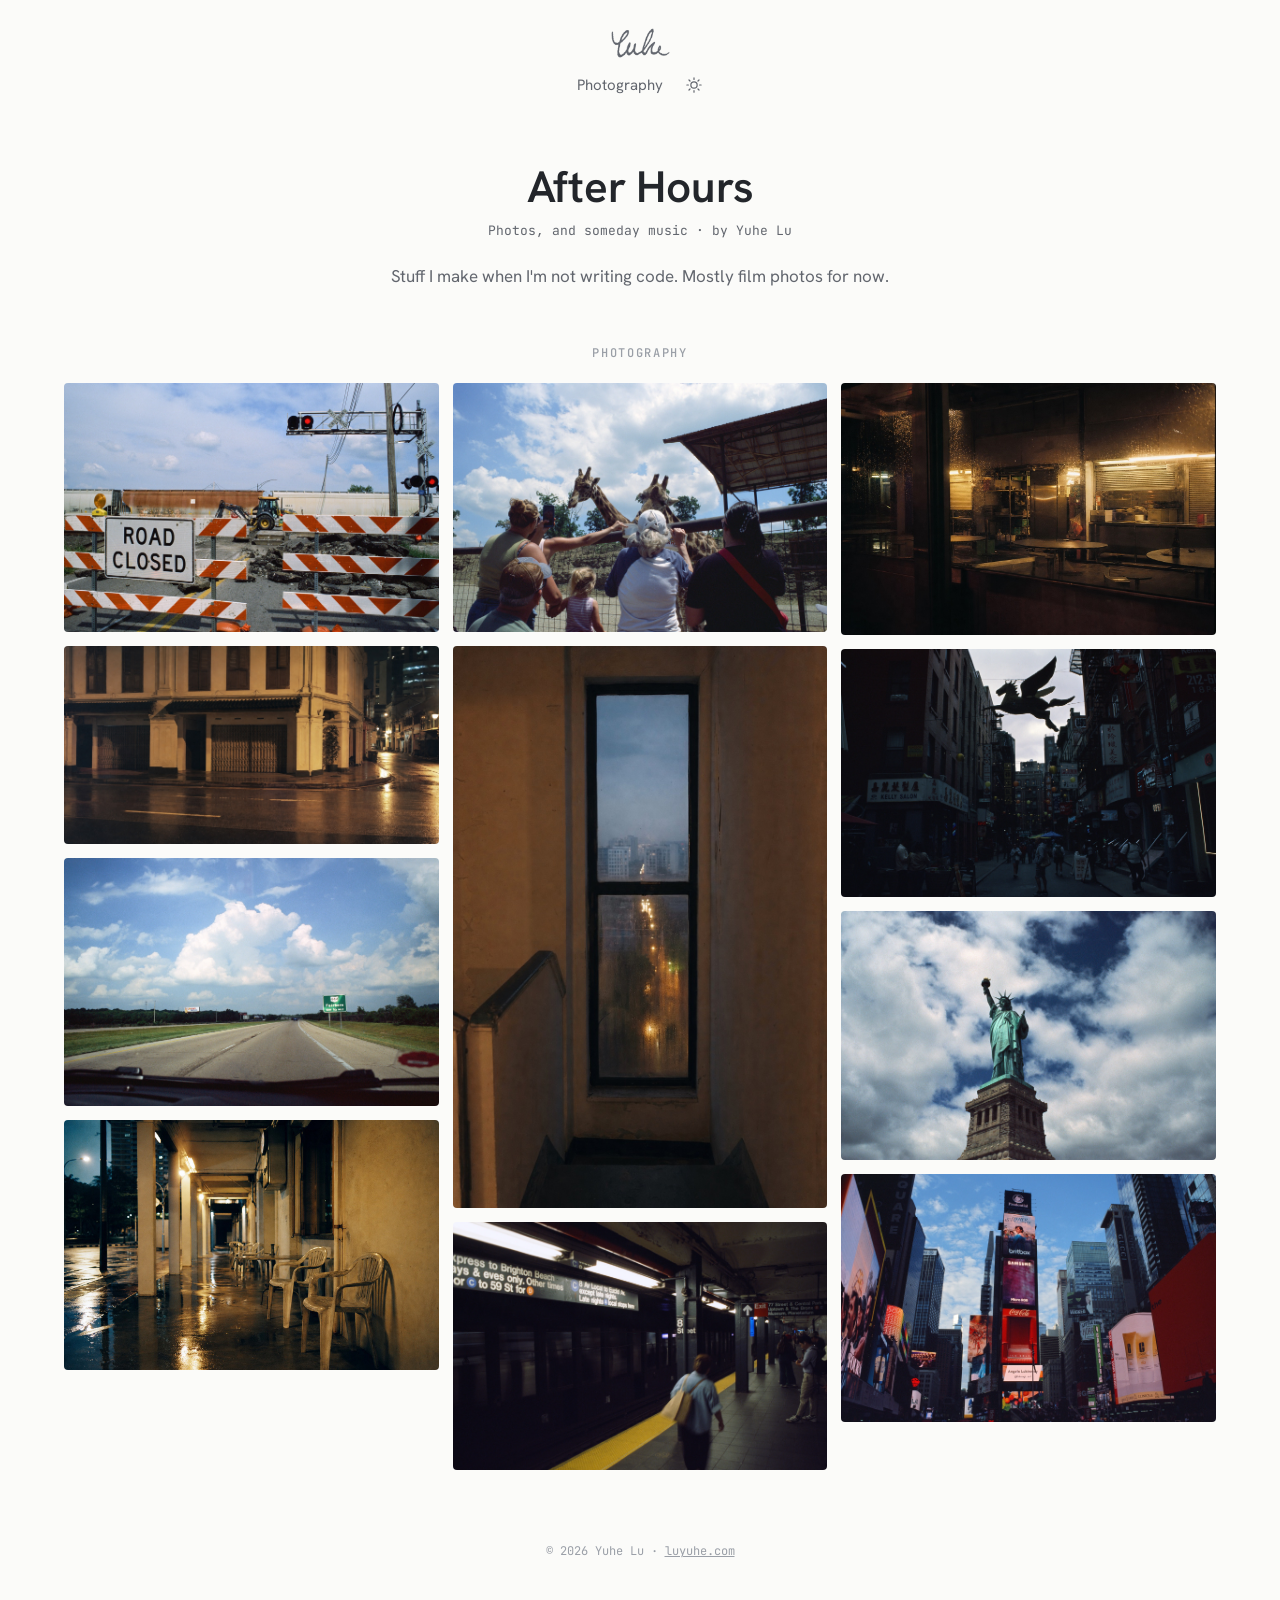
==== index.html @ 902dac2e "Initial After Hours site: centred waterfall photo layout Co-Authored-By: Claude Opus 5.5 (1M context" ====
<!doctype html>
<html lang="en">
<head>
  <meta charset="utf-8">
  <meta name="viewport" content="width=device-width, initial-scale=1">
  <title>After Hours</title>
  <link rel="icon" type="image/svg+xml" href="favicon.svg">
  <link rel="icon" type="image/png" href="favicon.png">
  <link rel="preconnect" href="https://fonts.googleapis.com">
  <link rel="preconnect" href="https://fonts.gstatic.com" crossorigin>
  <link rel="stylesheet" href="https://fonts.googleapis.com/css2?family=Hanken+Grotesk:wght@400;500;600&family=JetBrains+Mono:wght@400;500;700&display=swap">
  <link rel="stylesheet" href="assets/css/site.css">
  <script src="assets/js/theme.js"></script>
</head>
<body>
  <div class="page">
    <header class="site-header">
      <a class="home-link" href="https://luyuhe.com/" aria-label="Yuhe Lu, main site"><img class="logo-sign logo-light" src="assets/images/logo-web.png" alt="" width="59" height="30"><img class="logo-sign logo-dark" src="assets/images/logo-web-dark.png" alt="" width="59" height="30"></a>
      <nav class="site-nav" aria-label="Primary">
        <a href="index.html#photography">Photography</a>
        <!-- <a href="index.html#music">Music</a> -->
        <button class="theme-toggle" type="button" aria-label="Switch between light and dark theme">
          <svg viewBox="0 0 24 24" fill="none" stroke="currentColor" stroke-width="1.6" stroke-linecap="round" aria-hidden="true"><circle cx="12" cy="12" r="4.2"/><path d="M12 2.5v2M12 19.5v2M2.5 12h2M19.5 12h2M5.3 5.3l1.4 1.4M17.3 17.3l1.4 1.4M5.3 18.7l1.4-1.4M17.3 6.7l1.4-1.4"/></svg>
        </button>
      </nav>
    </header>

    <main>
      <h1>After Hours</h1>
      <p class="meta">Photos, and someday music · by Yuhe Lu</p>
      <p class="intro">Stuff I make when I'm not writing code. Mostly film photos for now.</p>

      <section class="section" id="photography">
        <p class="label">Photography</p>
        <div class="wall">
          <a class="tile" href="photos/new-york-2026/index.html"><img src="assets/photos/new-york-2026/000039570017.webp" alt="" loading="lazy"><span>New York &amp; Columbus</span></a>
          <a class="tile" href="photos/singapore/index.html"><img src="assets/photos/singapore/wide.jpg" alt="" loading="lazy"><span>Singapore</span></a>
          <a class="tile" href="photos/new-york-2026/index.html"><img src="assets/photos/new-york-2026/000039570020.webp" alt="" loading="lazy"><span>New York &amp; Columbus</span></a>
          <a class="tile" href="photos/singapore/index.html"><img src="assets/photos/singapore/chairs.jpg" alt="" loading="lazy"><span>Singapore</span></a>
          <a class="tile" href="photos/new-york-2026/index.html"><img src="assets/photos/new-york-2026/000039570034.webp" alt="" loading="lazy"><span>New York &amp; Columbus</span></a>
          <a class="tile" href="photos/singapore/index.html"><img src="assets/photos/singapore/portrait.jpg" alt="" loading="lazy"><span>Singapore</span></a>
          <a class="tile" href="photos/new-york-2026/index.html"><img src="assets/photos/new-york-2026/000039580002.webp" alt="" loading="lazy"><span>New York &amp; Columbus</span></a>
          <a class="tile" href="photos/singapore/index.html"><img src="assets/photos/singapore/stall.jpg" alt="" loading="lazy"><span>Singapore</span></a>
          <a class="tile" href="photos/new-york-2026/index.html"><img src="assets/photos/new-york-2026/000039580022.webp" alt="" loading="lazy"><span>New York &amp; Columbus</span></a>
          <a class="tile" href="photos/new-york-2026/index.html"><img src="assets/photos/new-york-2026/000039580027.webp" alt="" loading="lazy"><span>New York &amp; Columbus</span></a>
          <a class="tile" href="photos/new-york-2026/index.html"><img src="assets/photos/new-york-2026/000039580035.webp" alt="" loading="lazy"><span>New York &amp; Columbus</span></a>
        </div>
      </section>

      <!-- Music: hidden until there's something to put here.
      <section class="section" id="music">
        <p class="label">Music</p>
      </section>
      -->
    </main>

    <footer>© 2026 Yuhe Lu · <a href="https://luyuhe.com/">luyuhe.com</a></footer>
  </div>
</body>
</html>
---- assets/css/site.css ----
/* Two faces only: Hanken Grotesk for everything you read, JetBrains Mono for small labels. */
:root {
  --bg: #fbfbf9;
  --fg: #23262b;
  --muted: #62666e;
  --faint: #9a9fa7;
  --line: #e6e7e3;
  --accent: #0abab5;
  --font-body: "Hanken Grotesk", ui-sans-serif, -apple-system, "PingFang SC", "Segoe UI", sans-serif;
  --font-mono: "JetBrains Mono", ui-monospace, SFMono-Regular, Menlo, monospace;
  color-scheme: light;
}
@media (prefers-color-scheme: dark) {
  :root:not([data-theme="light"]) {
    --bg: #121315; --fg: #e4e4e2; --muted: #a2a6ad; --faint: #63676e; --line: #26282c;
    --accent: #3fd0cb; color-scheme: dark;
  }
}
:root[data-theme="dark"] {
  --bg: #121315; --fg: #e4e4e2; --muted: #a2a6ad; --faint: #63676e; --line: #26282c;
  --accent: #3fd0cb; color-scheme: dark;
}

* { box-sizing: border-box; }
html { -webkit-text-size-adjust: 100%; }
body {
  margin: 0;
  background: var(--bg);
  color: var(--fg);
  font: 400 17px/1.75 var(--font-body);
  -webkit-font-smoothing: antialiased;
  padding-inline: 20px;
}


.page { max-width: 72rem; margin: 0 auto; padding-block: 28px 64px; text-align: center; }

/* Header: centred, signature on top */
.site-header { display: flex; flex-direction: column; align-items: center; gap: 14px; }
.home-link { display: inline-flex; }
.logo-sign { display: block; width: 59px; height: 30px; }
.logo-dark { display: none; }
@media (prefers-color-scheme: dark) { :root:not([data-theme="light"]) .logo-light { display: none; } :root:not([data-theme="light"]) .logo-dark { display: block; } }
:root[data-theme="dark"] .logo-light { display: none; }
:root[data-theme="dark"] .logo-dark { display: block; }
.site-nav { display: flex; align-items: center; justify-content: center; gap: 22px; font-size: 15px; }
.site-nav a, .theme-toggle { color: var(--muted); text-decoration: none; transition: color .15s; }
.site-nav a:hover, .site-nav a[aria-current="page"], .theme-toggle:hover { color: var(--fg); }
.theme-toggle { background: none; border: 0; padding: 4px; margin: -4px; cursor: pointer; display: grid; place-items: center; }
.theme-toggle svg { width: 18px; height: 18px; }
a:focus-visible, button:focus-visible { outline: 2px solid var(--accent); outline-offset: 3px; border-radius: 4px; }

/* Type */
h1 { font: 600 44px/1.15 var(--font-body); letter-spacing: -0.005em; margin: 64px 0 8px; text-wrap: balance; }
.meta { font: 400 13px/1.6 var(--font-mono); color: var(--muted); margin: 0; }
p { margin: 0 0 1.1em; }
.intro { max-width: 32rem; margin: 20px auto 0; color: var(--muted); }
.label { font: 500 12px/1 var(--font-mono); text-transform: uppercase; letter-spacing: .14em; color: var(--faint); }

/* Waterfall: CSS columns keep each photo's own shape */
.section { margin-top: 56px; }
.section > .label { margin-bottom: 24px; }
.wall { columns: 3 18rem; column-gap: 14px; text-align: left; }
.tile { display: block; break-inside: avoid; margin-bottom: 14px; position: relative; color: #fff; text-decoration: none; border-radius: 4px; overflow: hidden; background: var(--line); }
.tile img { display: block; width: 100%; height: auto; transition: opacity .2s; }
.tile span { position: absolute; left: 12px; bottom: 10px; font: 400 12px/1.4 var(--font-mono); opacity: 0; transition: opacity .2s; text-shadow: 0 1px 6px rgba(0,0,0,.6); }
a.tile:hover img { opacity: .85; }
a.tile:hover span, a.tile:focus-visible span { opacity: 1; }

.back { font: 400 13px/1 var(--font-mono); color: var(--muted); text-decoration: none; }
.back:hover { color: var(--fg); }
footer { margin-top: 72px; font: 400 12px/1.6 var(--font-mono); color: var(--faint); }
footer a { color: inherit; }

@media (max-width: 560px) {
  body { font-size: 16px; padding-inline: 12px; }
  h1 { font-size: 36px; margin-top: 48px; }
  .wall { columns: 2; column-gap: 8px; }
  .tile { margin-bottom: 8px; }
}
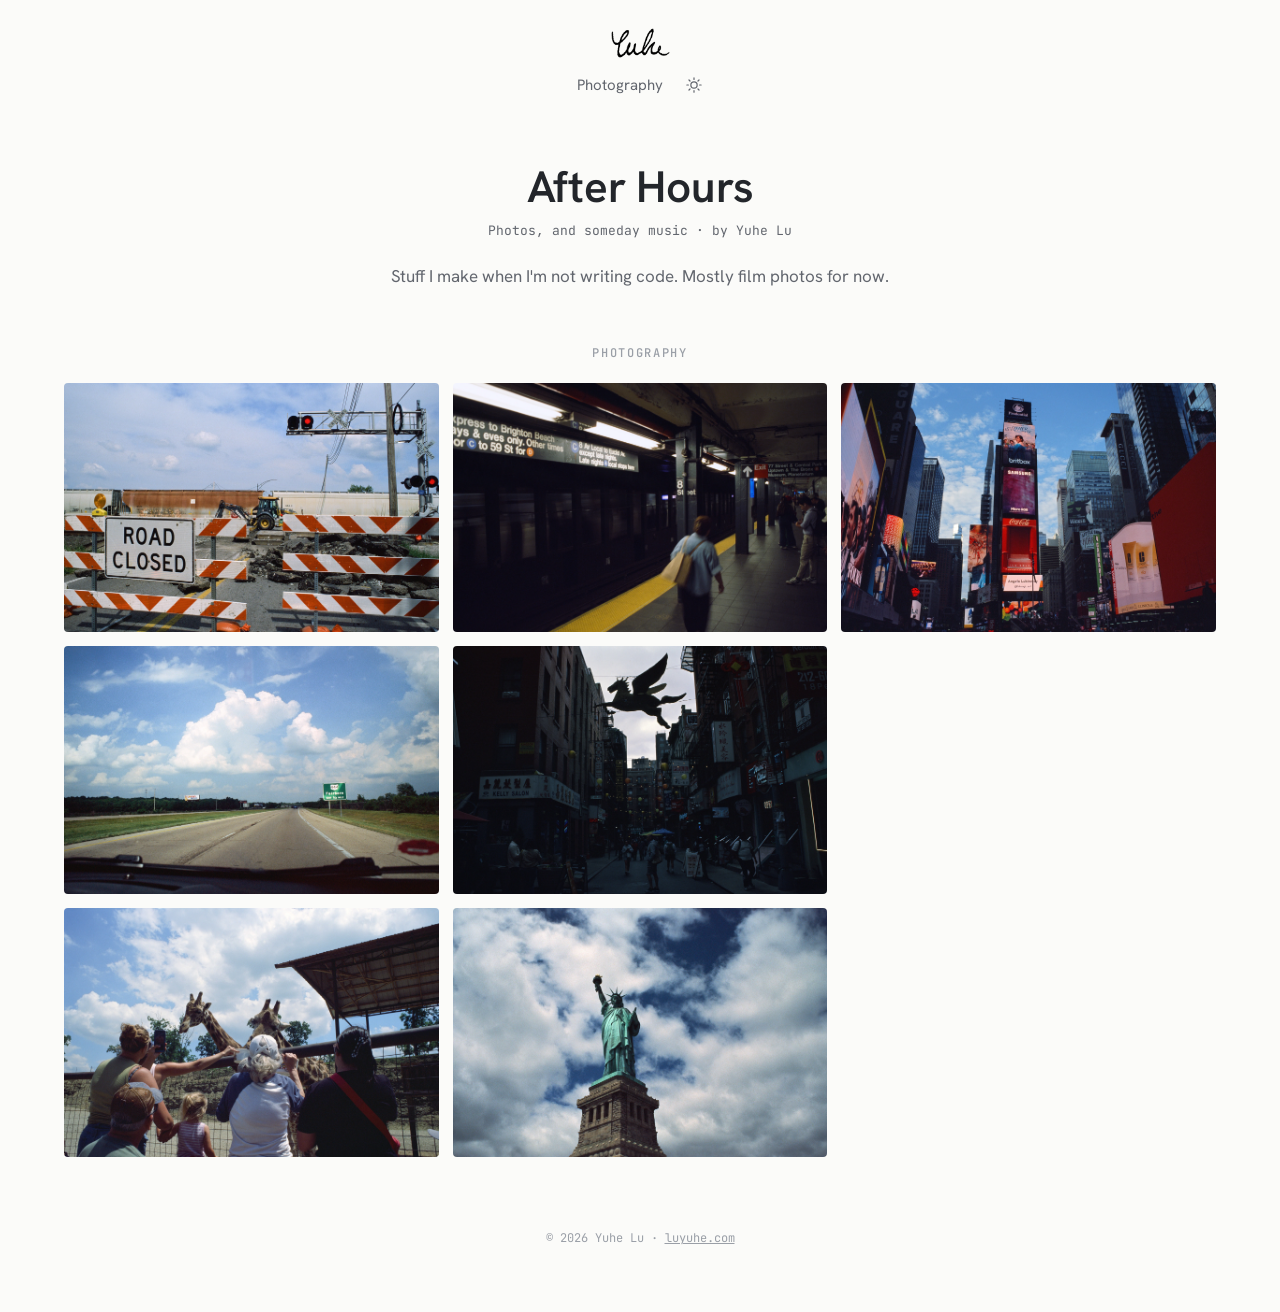
==== commit f1e6a298: "Keep only the New York & Columbus roll; drop Singapore placeholder Co-Authored-By: Claude Opus 5.5 (" ====
--- a/index.html
+++ b/index.html
@@ -34,13 +34,9 @@
         <p class="label">Photography</p>
         <div class="wall">
           <a class="tile" href="photos/new-york-2026/index.html"><img src="assets/photos/new-york-2026/000039570017.webp" alt="" loading="lazy"><span>New York &amp; Columbus</span></a>
-          <a class="tile" href="photos/singapore/index.html"><img src="assets/photos/singapore/wide.jpg" alt="" loading="lazy"><span>Singapore</span></a>
           <a class="tile" href="photos/new-york-2026/index.html"><img src="assets/photos/new-york-2026/000039570020.webp" alt="" loading="lazy"><span>New York &amp; Columbus</span></a>
-          <a class="tile" href="photos/singapore/index.html"><img src="assets/photos/singapore/chairs.jpg" alt="" loading="lazy"><span>Singapore</span></a>
           <a class="tile" href="photos/new-york-2026/index.html"><img src="assets/photos/new-york-2026/000039570034.webp" alt="" loading="lazy"><span>New York &amp; Columbus</span></a>
-          <a class="tile" href="photos/singapore/index.html"><img src="assets/photos/singapore/portrait.jpg" alt="" loading="lazy"><span>Singapore</span></a>
           <a class="tile" href="photos/new-york-2026/index.html"><img src="assets/photos/new-york-2026/000039580002.webp" alt="" loading="lazy"><span>New York &amp; Columbus</span></a>
-          <a class="tile" href="photos/singapore/index.html"><img src="assets/photos/singapore/stall.jpg" alt="" loading="lazy"><span>Singapore</span></a>
           <a class="tile" href="photos/new-york-2026/index.html"><img src="assets/photos/new-york-2026/000039580022.webp" alt="" loading="lazy"><span>New York &amp; Columbus</span></a>
           <a class="tile" href="photos/new-york-2026/index.html"><img src="assets/photos/new-york-2026/000039580027.webp" alt="" loading="lazy"><span>New York &amp; Columbus</span></a>
           <a class="tile" href="photos/new-york-2026/index.html"><img src="assets/photos/new-york-2026/000039580035.webp" alt="" loading="lazy"><span>New York &amp; Columbus</span></a>
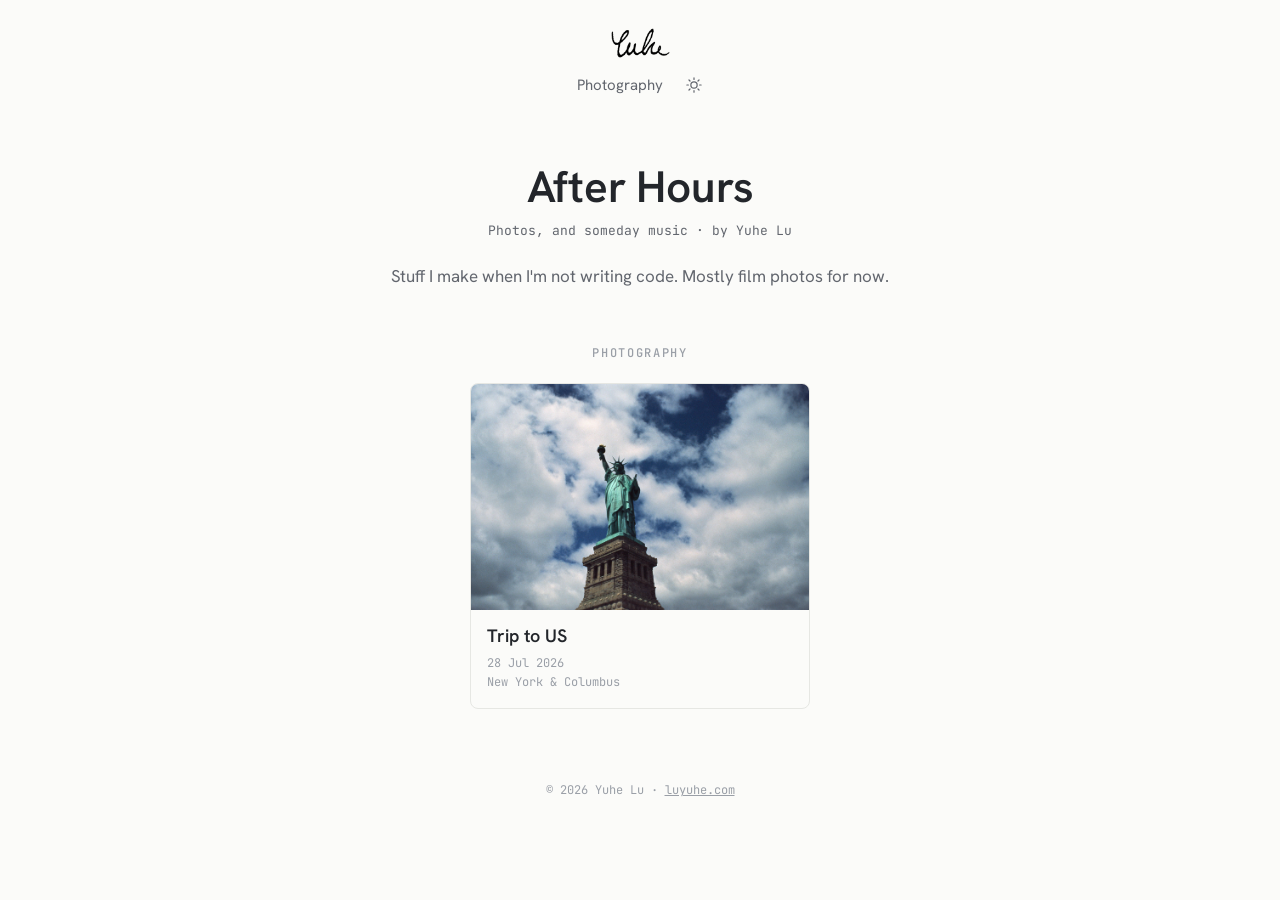
==== commit 0392cdfa: "Home: one cover card per roll (photo, title, date, place) Co-Authored-By: Claude Opus 5.5 (1M contex" ====
--- a/index.html
+++ b/index.html
@@ -32,14 +32,15 @@
 
       <section class="section" id="photography">
         <p class="label">Photography</p>
-        <div class="wall">
-          <a class="tile" href="photos/new-york-2026/index.html"><img src="assets/photos/new-york-2026/000039570017.webp" alt="" loading="lazy"><span>New York &amp; Columbus</span></a>
-          <a class="tile" href="photos/new-york-2026/index.html"><img src="assets/photos/new-york-2026/000039570020.webp" alt="" loading="lazy"><span>New York &amp; Columbus</span></a>
-          <a class="tile" href="photos/new-york-2026/index.html"><img src="assets/photos/new-york-2026/000039570034.webp" alt="" loading="lazy"><span>New York &amp; Columbus</span></a>
-          <a class="tile" href="photos/new-york-2026/index.html"><img src="assets/photos/new-york-2026/000039580002.webp" alt="" loading="lazy"><span>New York &amp; Columbus</span></a>
-          <a class="tile" href="photos/new-york-2026/index.html"><img src="assets/photos/new-york-2026/000039580022.webp" alt="" loading="lazy"><span>New York &amp; Columbus</span></a>
-          <a class="tile" href="photos/new-york-2026/index.html"><img src="assets/photos/new-york-2026/000039580027.webp" alt="" loading="lazy"><span>New York &amp; Columbus</span></a>
-          <a class="tile" href="photos/new-york-2026/index.html"><img src="assets/photos/new-york-2026/000039580035.webp" alt="" loading="lazy"><span>New York &amp; Columbus</span></a>
+        <div class="cards">
+          <a class="card" href="photos/new-york-2026/index.html">
+            <img src="assets/photos/new-york-2026/000039580027.webp" alt="Statue of Liberty against a cloudy sky" loading="lazy">
+            <div class="card-body">
+              <h2>Trip to US</h2>
+              <p class="meta">28 Jul 2026</p>
+              <p class="meta">New York &amp; Columbus</p>
+            </div>
+          </a>
         </div>
       </section>
 
--- a/assets/css/site.css
+++ b/assets/css/site.css
@@ -78,3 +78,13 @@
   .wall { columns: 2; column-gap: 8px; }
   .tile { margin-bottom: 8px; }
 }
+
+/* Home: one card per roll, cover on top, details below */
+.cards { display: flex; flex-wrap: wrap; justify-content: center; align-items: flex-start; gap: 24px; }
+.card { width: min(100%, 340px); display: block; text-align: left; color: inherit; text-decoration: none; border: 1px solid var(--line); border-radius: 8px; overflow: hidden; background: var(--bg); transition: border-color .15s; }
+.card img { display: block; width: 100%; aspect-ratio: 3 / 2; object-fit: cover; background: var(--line); }
+.card-body { padding: 14px 16px 16px; }
+.card h2 { font: 600 18px/1.35 var(--font-body); margin: 0 0 6px; }
+.card .meta { font-size: 12px; color: var(--faint); }
+.card:hover { border-color: var(--faint); }
+.card:hover h2 { text-decoration: underline; text-decoration-color: var(--accent); text-underline-offset: 4px; }
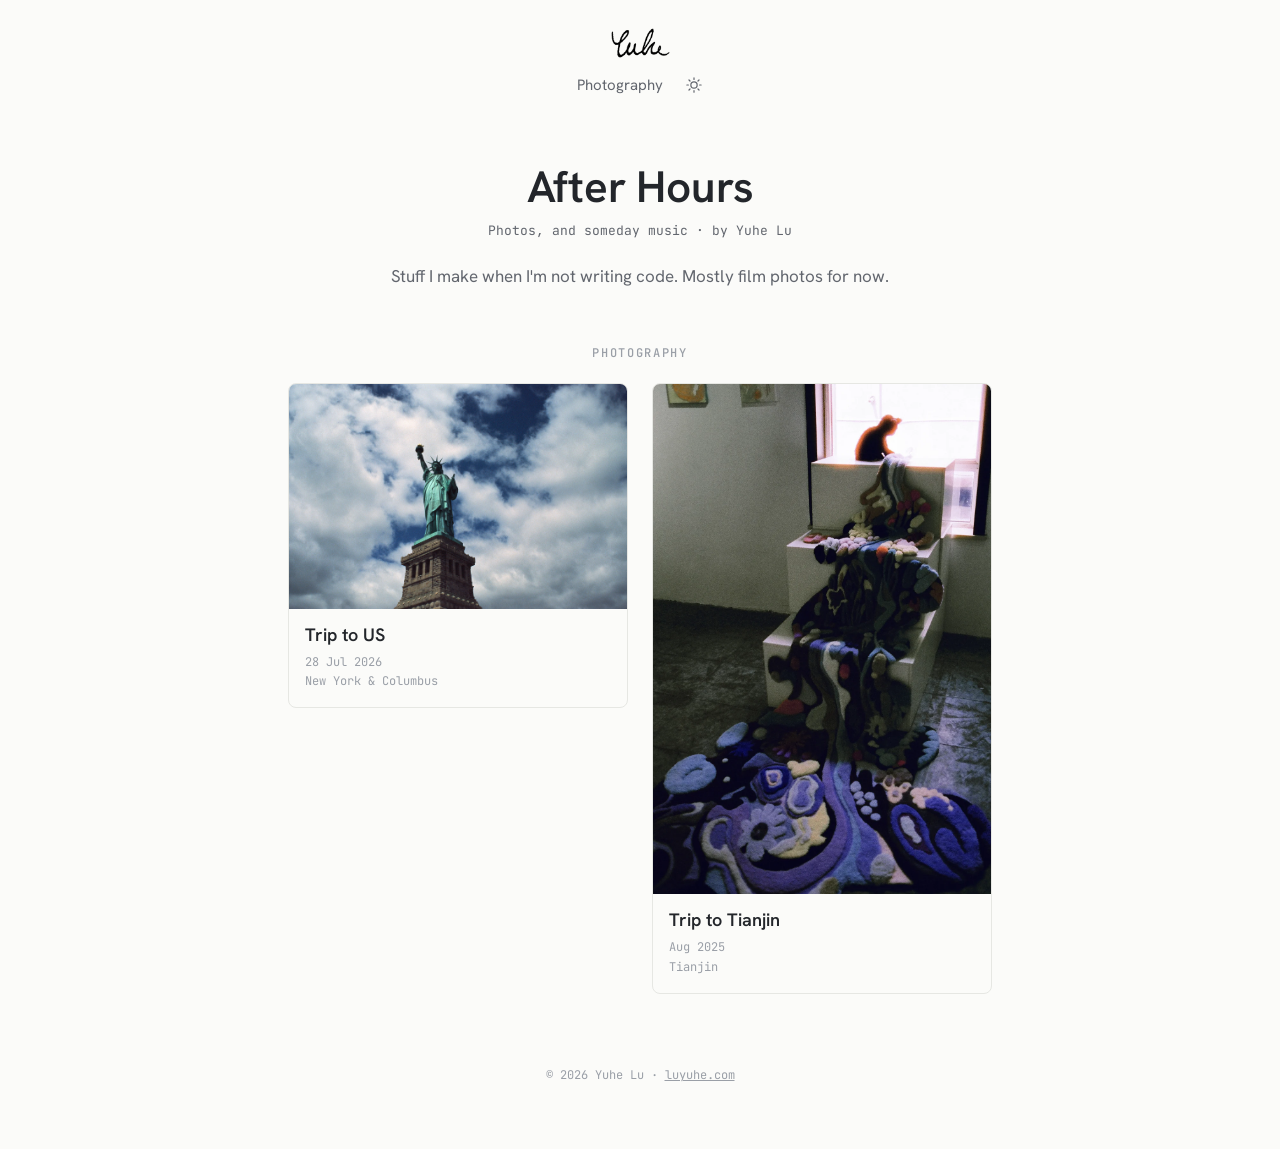
==== commit 4120b250: "Add Trip to Tianjin roll; covers keep their own shape Co-Authored-By: Claude Opus 5.5 (1M context) <" ====
--- a/index.html
+++ b/index.html
@@ -9,7 +9,7 @@
   <link rel="preconnect" href="https://fonts.googleapis.com">
   <link rel="preconnect" href="https://fonts.gstatic.com" crossorigin>
   <link rel="stylesheet" href="https://fonts.googleapis.com/css2?family=Hanken+Grotesk:wght@400;500;600&family=JetBrains+Mono:wght@400;500;700&display=swap">
-  <link rel="stylesheet" href="assets/css/site.css">
+  <link rel="stylesheet" href="assets/css/site.css?v=3">
   <script src="assets/js/theme.js"></script>
 </head>
 <body>
@@ -41,6 +41,14 @@
               <p class="meta">New York &amp; Columbus</p>
             </div>
           </a>
+          <a class="card" href="photos/tianjin-china-2025/index.html">
+            <img src="assets/photos/tianjin-china-2025/c7e3cc2a3p93f920c0f043ceb4a21bdd.webp" alt="A colourful tufted rug spilling down white gallery steps beneath a window" loading="lazy">
+            <div class="card-body">
+              <h2>Trip to Tianjin</h2>
+              <p class="meta">Aug 2025</p>
+              <p class="meta">Tianjin</p>
+            </div>
+          </a>
         </div>
       </section>
 
--- a/assets/css/site.css
+++ b/assets/css/site.css
@@ -82,7 +82,7 @@
 /* Home: one card per roll, cover on top, details below */
 .cards { display: flex; flex-wrap: wrap; justify-content: center; align-items: flex-start; gap: 24px; }
 .card { width: min(100%, 340px); display: block; text-align: left; color: inherit; text-decoration: none; border: 1px solid var(--line); border-radius: 8px; overflow: hidden; background: var(--bg); transition: border-color .15s; }
-.card img { display: block; width: 100%; aspect-ratio: 3 / 2; object-fit: cover; background: var(--line); }
+.card img { display: block; width: 100%; background: var(--line); }
 .card-body { padding: 14px 16px 16px; }
 .card h2 { font: 600 18px/1.35 var(--font-body); margin: 0 0 6px; }
 .card .meta { font-size: 12px; color: var(--faint); }
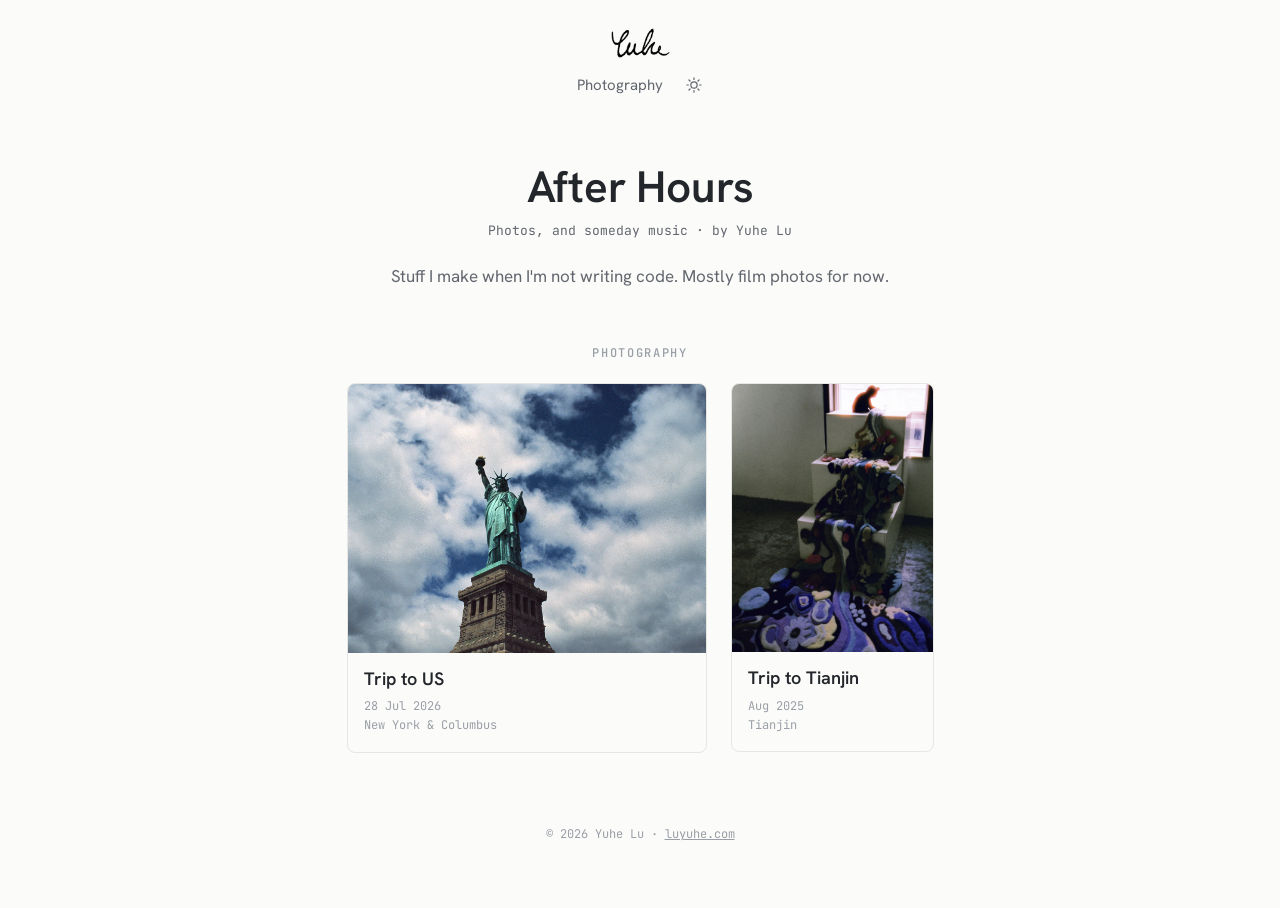
==== commit 6f23a107: "Home covers: 4:3 landscape, 3:4 portrait Co-Authored-By: Claude Opus 5.5 (1M context) <noreply@anthr" ====
--- a/index.html
+++ b/index.html
@@ -9,7 +9,7 @@
   <link rel="preconnect" href="https://fonts.googleapis.com">
   <link rel="preconnect" href="https://fonts.gstatic.com" crossorigin>
   <link rel="stylesheet" href="https://fonts.googleapis.com/css2?family=Hanken+Grotesk:wght@400;500;600&family=JetBrains+Mono:wght@400;500;700&display=swap">
-  <link rel="stylesheet" href="assets/css/site.css?v=3">
+  <link rel="stylesheet" href="assets/css/site.css?v=4">
   <script src="assets/js/theme.js"></script>
 </head>
 <body>
@@ -41,7 +41,7 @@
               <p class="meta">New York &amp; Columbus</p>
             </div>
           </a>
-          <a class="card" href="photos/tianjin-china-2025/index.html">
+          <a class="card portrait" href="photos/tianjin-china-2025/index.html">
             <img src="assets/photos/tianjin-china-2025/c7e3cc2a3p93f920c0f043ceb4a21bdd.webp" alt="A colourful tufted rug spilling down white gallery steps beneath a window" loading="lazy">
             <div class="card-body">
               <h2>Trip to Tianjin</h2>
--- a/assets/css/site.css
+++ b/assets/css/site.css
@@ -81,8 +81,11 @@
 
 /* Home: one card per roll, cover on top, details below */
 .cards { display: flex; flex-wrap: wrap; justify-content: center; align-items: flex-start; gap: 24px; }
-.card { width: min(100%, 340px); display: block; text-align: left; color: inherit; text-decoration: none; border: 1px solid var(--line); border-radius: 8px; overflow: hidden; background: var(--bg); transition: border-color .15s; }
-.card img { display: block; width: 100%; background: var(--line); }
+.card { width: min(100%, 360px); display: block; text-align: left; color: inherit; text-decoration: none; border: 1px solid var(--line); border-radius: 8px; overflow: hidden; background: var(--bg); transition: border-color .15s; }
+.card img { display: block; width: 100%; aspect-ratio: 4 / 3; object-fit: cover; background: var(--line); }
+/* Portrait covers: 3:4, card narrowed so the image is as tall as a 4:3 one */
+.card.portrait { width: min(100%, 203px); }
+.card.portrait img { aspect-ratio: 3 / 4; }
 .card-body { padding: 14px 16px 16px; }
 .card h2 { font: 600 18px/1.35 var(--font-body); margin: 0 0 6px; }
 .card .meta { font-size: 12px; color: var(--faint); }
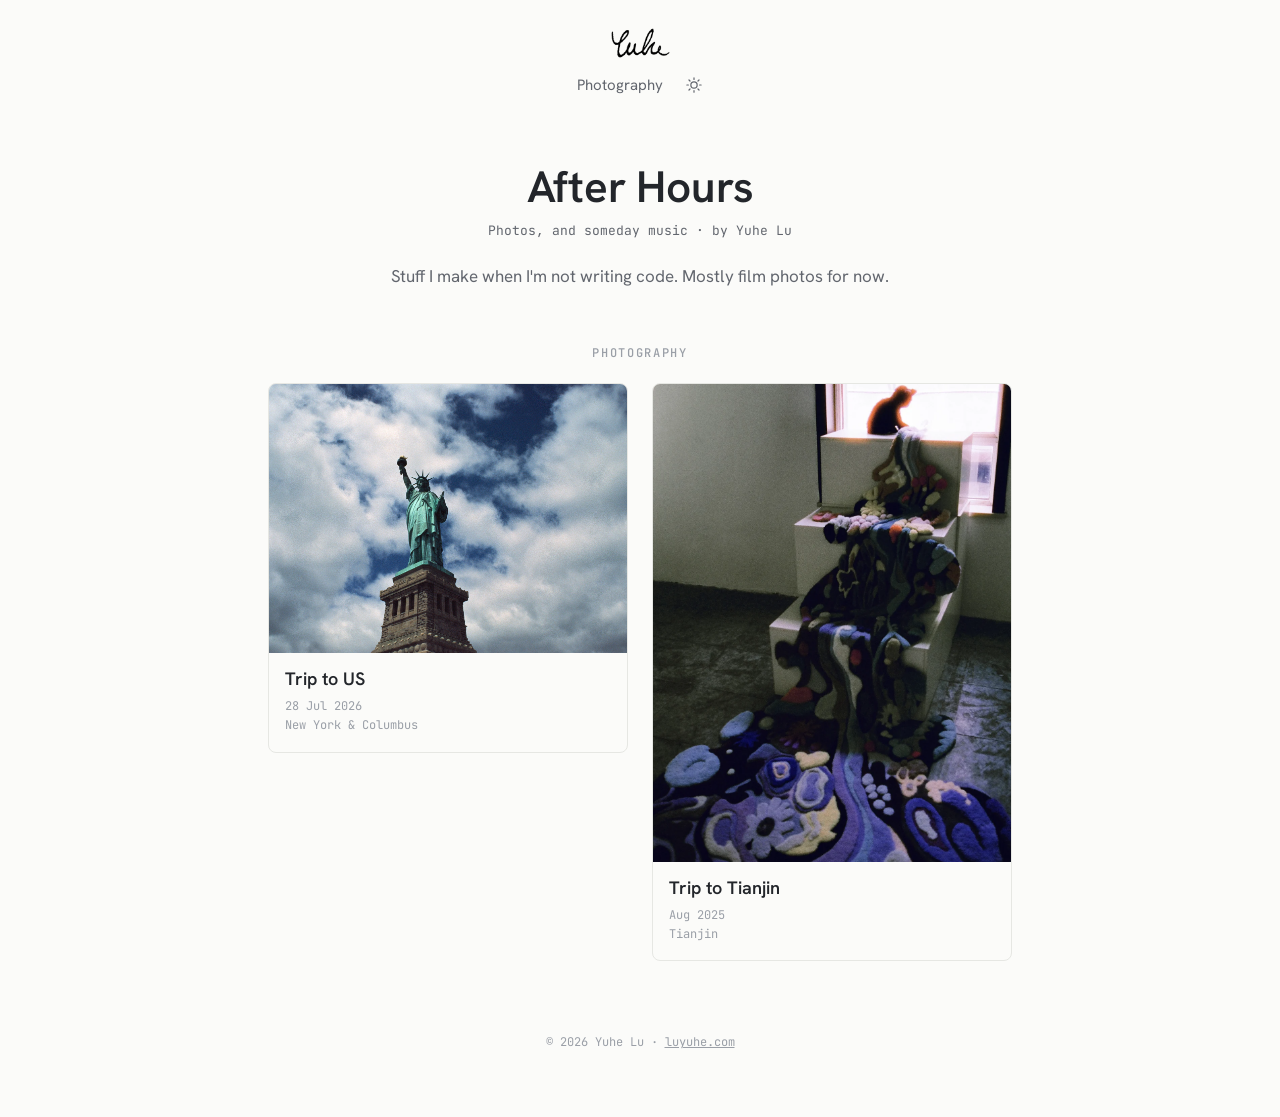
==== commit 734e92cd: "Home covers: same card width for portrait and landscape Co-Authored-By: Claude Opus 5.5 (1M context)" ====
--- a/index.html
+++ b/index.html
@@ -9,7 +9,7 @@
   <link rel="preconnect" href="https://fonts.googleapis.com">
   <link rel="preconnect" href="https://fonts.gstatic.com" crossorigin>
   <link rel="stylesheet" href="https://fonts.googleapis.com/css2?family=Hanken+Grotesk:wght@400;500;600&family=JetBrains+Mono:wght@400;500;700&display=swap">
-  <link rel="stylesheet" href="assets/css/site.css?v=4">
+  <link rel="stylesheet" href="assets/css/site.css?v=5">
   <script src="assets/js/theme.js"></script>
 </head>
 <body>
--- a/assets/css/site.css
+++ b/assets/css/site.css
@@ -83,8 +83,7 @@
 .cards { display: flex; flex-wrap: wrap; justify-content: center; align-items: flex-start; gap: 24px; }
 .card { width: min(100%, 360px); display: block; text-align: left; color: inherit; text-decoration: none; border: 1px solid var(--line); border-radius: 8px; overflow: hidden; background: var(--bg); transition: border-color .15s; }
 .card img { display: block; width: 100%; aspect-ratio: 4 / 3; object-fit: cover; background: var(--line); }
-/* Portrait covers: 3:4, card narrowed so the image is as tall as a 4:3 one */
-.card.portrait { width: min(100%, 203px); }
+/* Portrait covers: 3:4, same card width, so the card runs taller */
 .card.portrait img { aspect-ratio: 3 / 4; }
 .card-body { padding: 14px 16px 16px; }
 .card h2 { font: 600 18px/1.35 var(--font-body); margin: 0 0 6px; }
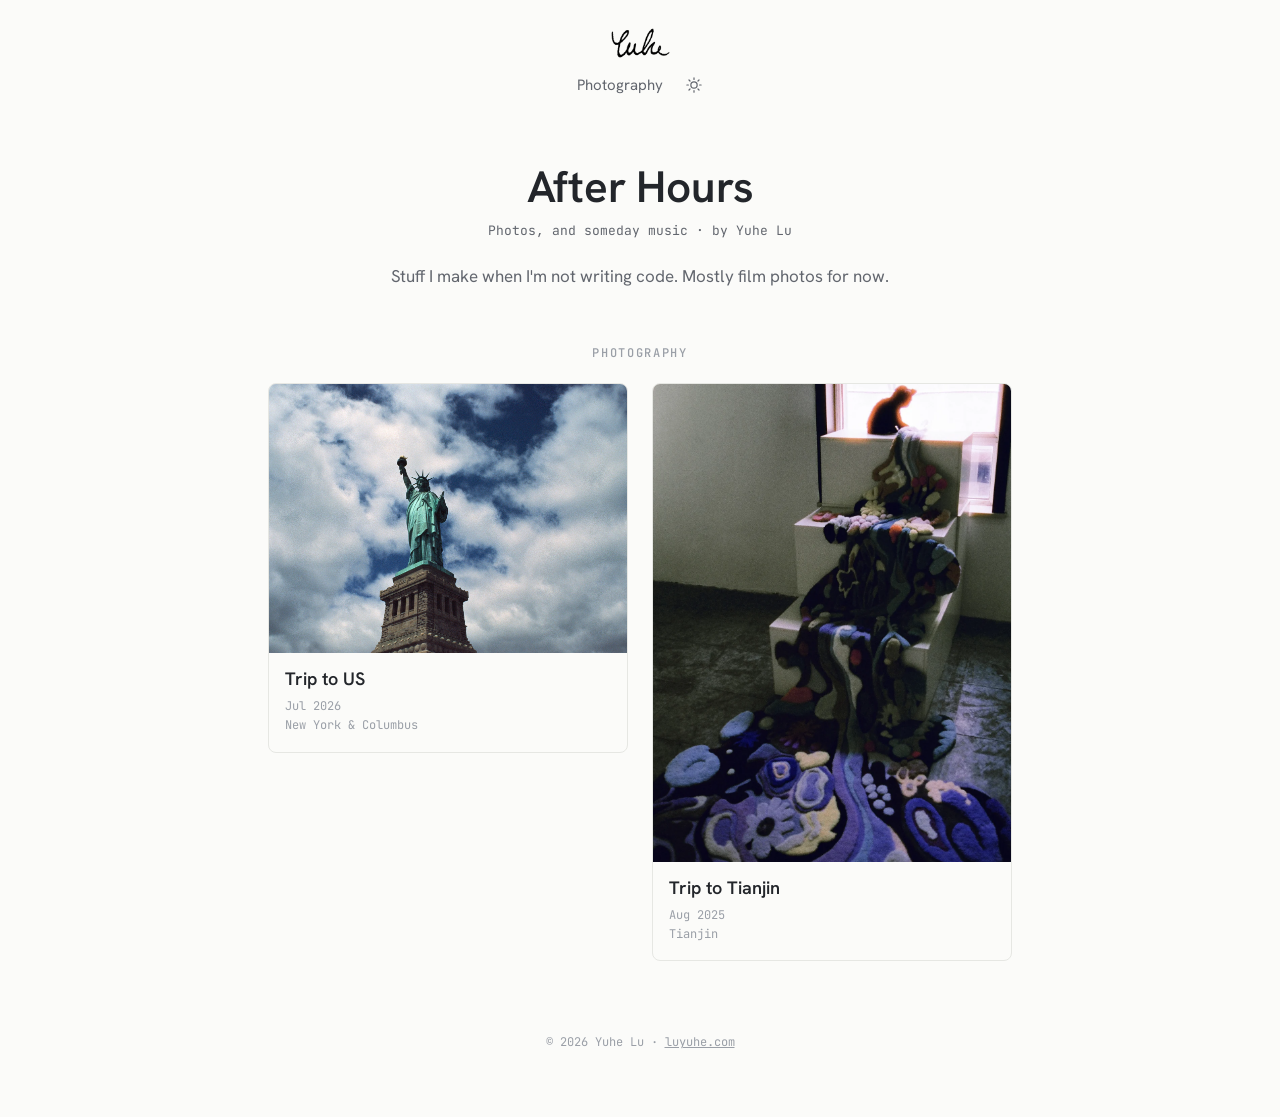
==== commit acafb72a: "Trip to US: month and year only Co-Authored-By: Claude Opus 5.5 (1M context) <noreply@anthropic.com>" ====
--- a/index.html
+++ b/index.html
@@ -37,7 +37,7 @@
             <img src="assets/photos/new-york-2026/000039580027.webp" alt="Statue of Liberty against a cloudy sky" loading="lazy">
             <div class="card-body">
               <h2>Trip to US</h2>
-              <p class="meta">28 Jul 2026</p>
+              <p class="meta">Jul 2026</p>
               <p class="meta">New York &amp; Columbus</p>
             </div>
           </a>
